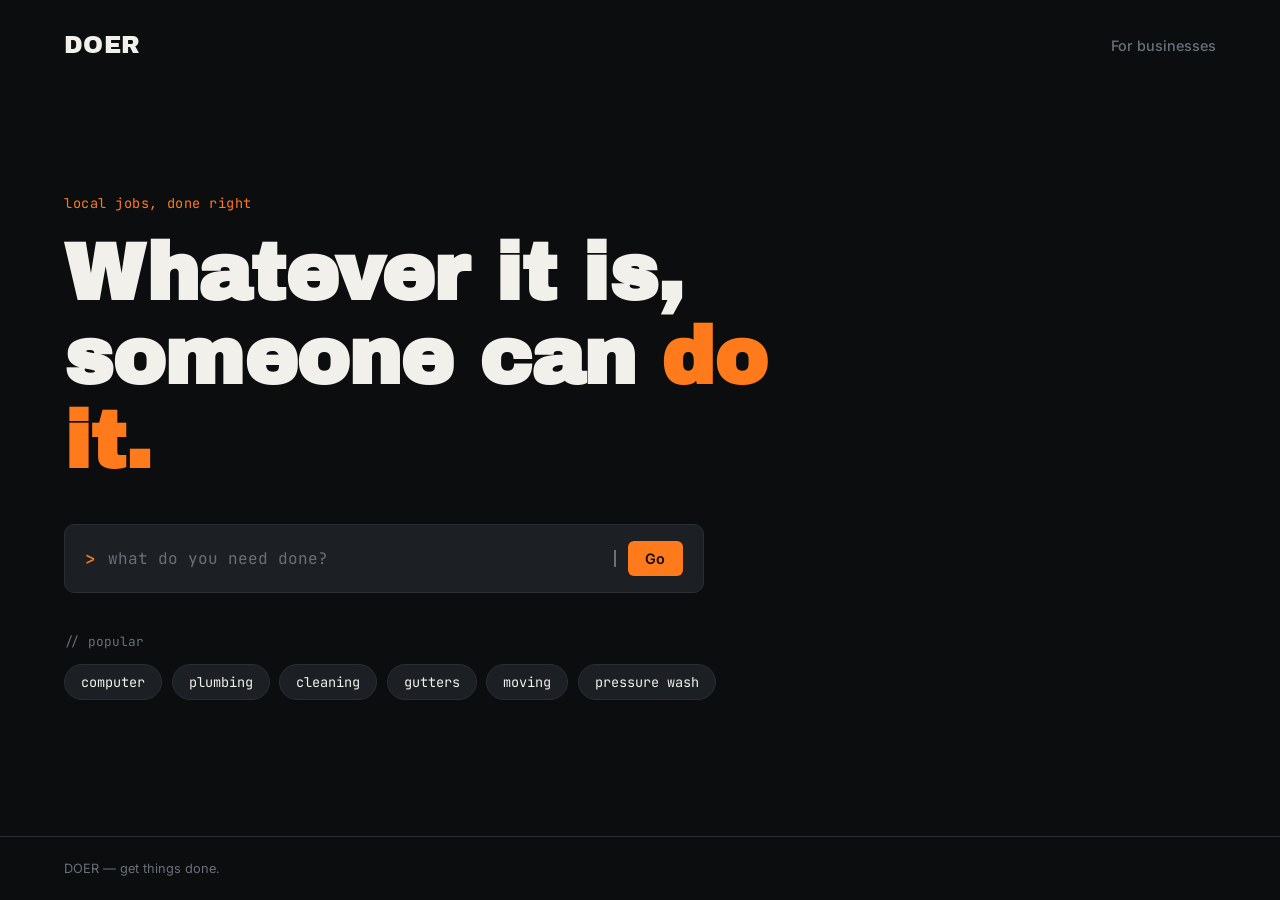
==== index.html @ 0cc47ebb "Update index.html" ====
<!DOCTYPE html>
<html lang="en">
<head>
<meta charset="UTF-8">
<meta name="viewport" content="width=device-width, initial-scale=1.0">
<title>DOER — Get it done.</title>
<link rel="stylesheet" href="style.css">
</head>
<body>

  <header class="topbar">
    <div class="wordmark">DOER</div>
    <nav class="topnav">
      <a href="#" class="nav-link">For businesses</a>
    </nav>
  </header>

  <main class="hero">
    <p class="eyebrow">local jobs, done right</p>
    <h1 class="headline">Whatever it is,<br>someone can <span class="accent">do it.</span></h1>

    <div class="prompt-shell">
      <span class="prompt-glyph">&gt;</span>
      <input
        id="searchInput"
        class="prompt-input"
        type="text"
        placeholder="what do you need done?"
        autocomplete="off"
        spellcheck="false"
      >
      <span class="cursor" aria-hidden="true"></span>
      <button class="prompt-go" id="searchGo" aria-label="Search">Go</button>
    </div>

    <div class="services">
      <p class="services-label">// popular</p>
      <div class="tag-row" id="tagRow">
        <button class="tag" data-service="computer-repair">computer</button>
        <button class="tag" data-service="plumbing">plumbing</button>
        <button class="tag" data-service="cleaning">cleaning</button>
        <button class="tag" data-service="gutters">gutters</button>
        <button class="tag" data-service="moving">moving</button>
        <button class="tag" data-service="pressure-washing">pressure wash</button>
      </div>
    </div>
  </main>

  <footer class="footer">
    <p>DOER — get things done.</p>
  </footer>

<script src="script.js"></script>
</body>
</html>
---- style.css ----
@import url('https://fonts.googleapis.com/css2?family=Archivo+Black&family=Inter:wght@400;500;600&family=JetBrains+Mono:wght@400;500&display=swap');

:root {
  --bg: #0B0D0F;
  --bg-card: #1C1F23;
  --text: #F2F0EA;
  --text-dim: #6B7078;
  --accent: #FF7A1A;
  --border: #2A2E33;
}

* {
  margin: 0;
  padding: 0;
  box-sizing: border-box;
}

html {
  scroll-behavior: smooth;
}

body {
  background: var(--bg);
  color: var(--text);
  font-family: 'Inter', system-ui, sans-serif;
  min-height: 100vh;
  display: flex;
  flex-direction: column;
}

/* ---------- topbar ---------- */

.topbar {
  display: flex;
  align-items: center;
  justify-content: space-between;
  padding: 2rem clamp(1.5rem, 5vw, 4rem);
}

.wordmark {
  font-family: 'Archivo Black', sans-serif;
  font-size: 1.5rem;
  letter-spacing: 0.02em;
}

.nav-link {
  color: var(--text-dim);
  text-decoration: none;
  font-size: 0.9rem;
  font-weight: 500;
  transition: color 0.15s ease;
}

.nav-link:hover,
.nav-link:focus-visible {
  color: var(--text);
}

/* ---------- hero ---------- */

.hero {
  flex: 1;
  display: flex;
  flex-direction: column;
  justify-content: center;
  padding: 2rem clamp(1.5rem, 5vw, 4rem) 4rem;
  max-width: 900px;
}

.eyebrow {
  font-family: 'JetBrains Mono', monospace;
  font-size: 0.85rem;
  color: var(--accent);
  letter-spacing: 0.04em;
  margin-bottom: 1.25rem;
}

.headline {
  font-family: 'Archivo Black', sans-serif;
  font-size: clamp(2.5rem, 7vw, 5rem);
  line-height: 1.05;
  letter-spacing: -0.01em;
  margin-bottom: 2.5rem;
}

.accent {
  color: var(--accent);
}

/* ---------- prompt / search ---------- */

.prompt-shell {
  display: flex;
  align-items: center;
  gap: 0.75rem;
  background: var(--bg-card);
  border: 1px solid var(--border);
  border-radius: 10px;
  padding: 1rem 1.25rem;
  max-width: 640px;
  transition: border-color 0.15s ease;
}

.prompt-shell:focus-within {
  border-color: var(--accent);
}

.prompt-glyph {
  font-family: 'JetBrains Mono', monospace;
  color: var(--accent);
  font-size: 1.1rem;
  font-weight: 500;
}

.prompt-input {
  flex: 1;
  background: transparent;
  border: none;
  outline: none;
  color: var(--text);
  font-family: 'JetBrains Mono', monospace;
  font-size: 1rem;
  min-width: 0;
}

.prompt-input::placeholder {
  color: var(--text-dim);
}

.cursor {
  width: 2px;
  height: 1.1rem;
  background: var(--text-dim);
  animation: blink 1.1s step-end infinite;
  flex-shrink: 0;
}

.prompt-input:focus ~ .cursor {
  display: none;
}

@keyframes blink {
  0%, 50% { opacity: 1; }
  50.01%, 100% { opacity: 0; }
}

.prompt-go {
  background: var(--accent);
  color: #0B0D0F;
  border: none;
  border-radius: 6px;
  padding: 0.55rem 1.1rem;
  font-family: 'Inter', sans-serif;
  font-weight: 600;
  font-size: 0.9rem;
  cursor: pointer;
  transition: opacity 0.15s ease;
  flex-shrink: 0;
}

.prompt-go:hover,
.prompt-go:focus-visible {
  opacity: 0.85;
}

/* ---------- services ---------- */

.services {
  margin-top: 2.5rem;
}

.services-label {
  font-family: 'JetBrains Mono', monospace;
  font-size: 0.8rem;
  color: var(--text-dim);
  margin-bottom: 0.9rem;
}

.tag-row {
  display: flex;
  flex-wrap: wrap;
  gap: 0.6rem;
}

.tag {
  font-family: 'JetBrains Mono', monospace;
  font-size: 0.85rem;
  color: var(--text);
  background: var(--bg-card);
  border: 1px solid var(--border);
  border-radius: 999px;
  padding: 0.5rem 1rem;
  cursor: pointer;
  transition: border-color 0.15s ease, color 0.15s ease;
}

.tag:hover,
.tag:focus-visible {
  border-color: var(--accent);
  color: var(--accent);
}

/* ---------- footer ---------- */

.footer {
  padding: 1.5rem clamp(1.5rem, 5vw, 4rem);
  color: var(--text-dim);
  font-size: 0.8rem;
  border-top: 1px solid var(--border);
}

/* ---------- reduced motion ---------- */

@media (prefers-reduced-motion: reduce) {
  .cursor {
    animation: none;
    opacity: 1;
  }
}

/* ---------- mobile ---------- */

@media (max-width: 480px) {
  .prompt-shell {
    flex-wrap: wrap;
  }
  .prompt-go {
    width: 100%;
    order: 3;
  }
}
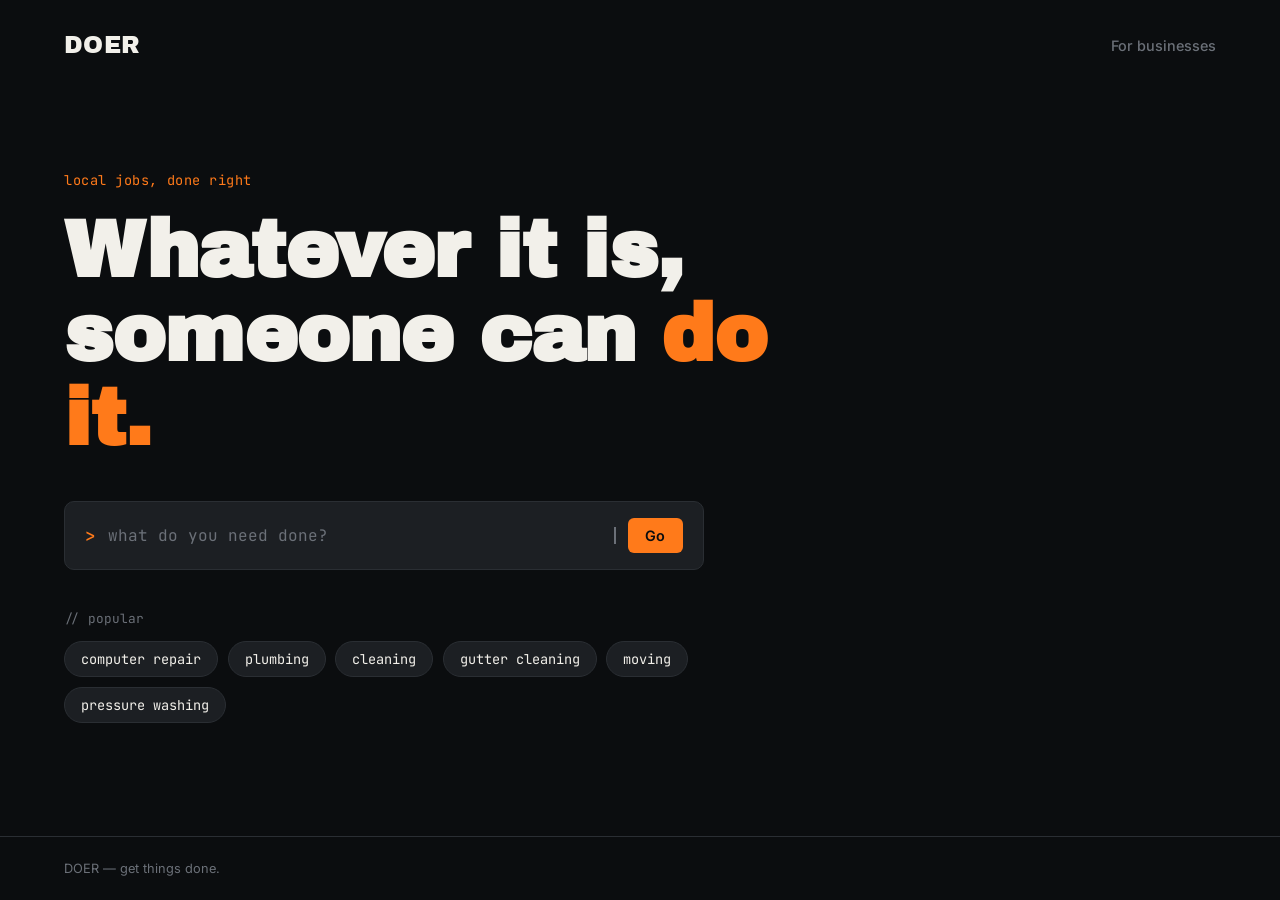
==== commit e33f5987: "Add files via upload" ====
--- a/index.html
+++ b/index.html
@@ -35,14 +35,9 @@
 
     <div class="services">
       <p class="services-label">// popular</p>
-      <div class="tag-row" id="tagRow">
-        <button class="tag" data-service="computer-repair">computer</button>
-        <button class="tag" data-service="plumbing">plumbing</button>
-        <button class="tag" data-service="cleaning">cleaning</button>
-        <button class="tag" data-service="gutters">gutters</button>
-        <button class="tag" data-service="moving">moving</button>
-        <button class="tag" data-service="pressure-washing">pressure wash</button>
-      </div>
+      <!-- Tags are rendered by script.js from the SERVICES list.
+           To add/edit/remove a category, edit SERVICES in script.js — not here. -->
+      <div class="tag-row" id="tagRow"></div>
     </div>
   </main>
 
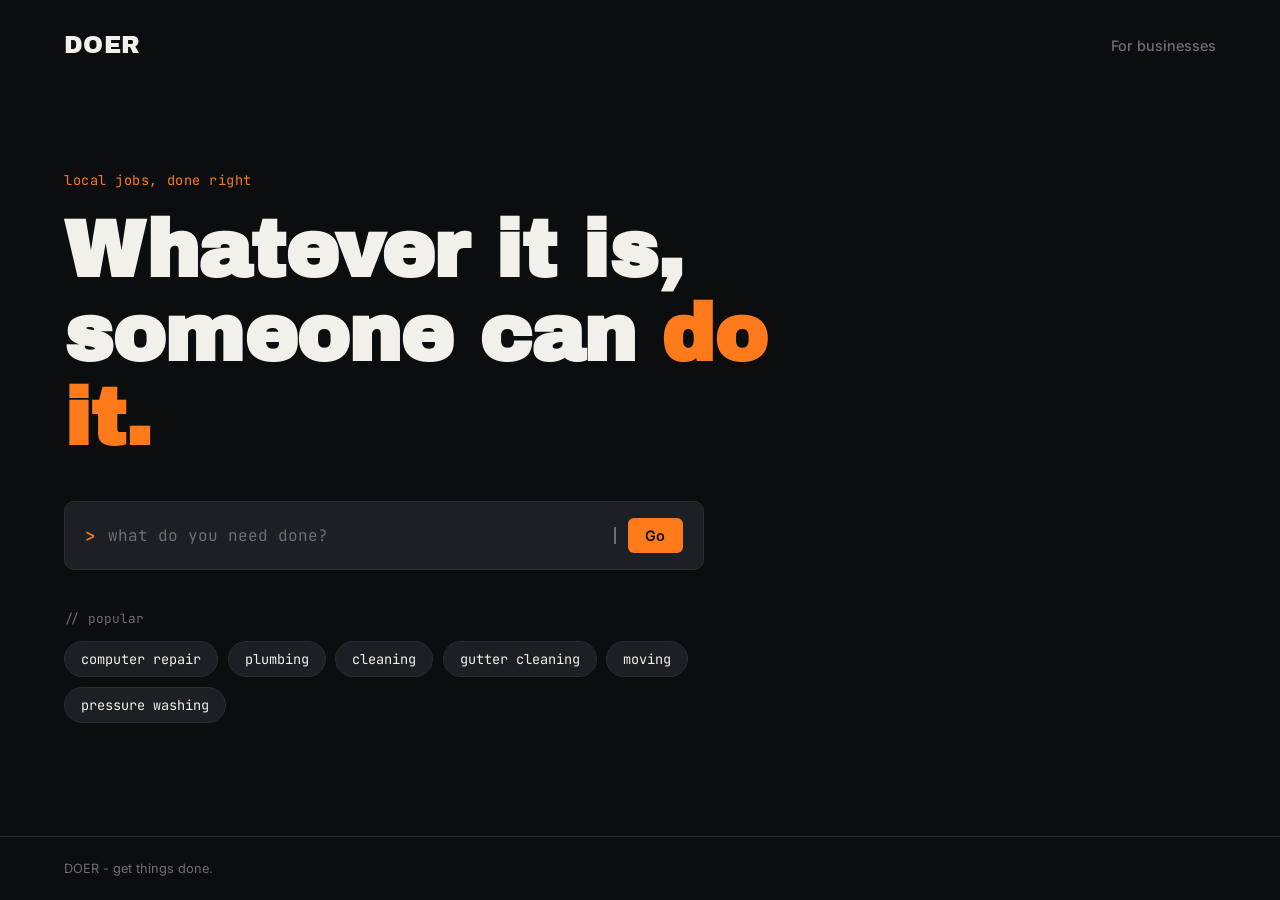
==== commit 33d15e3c: "Update index.html" ====
--- a/index.html
+++ b/index.html
@@ -3,7 +3,7 @@
 <head>
 <meta charset="UTF-8">
 <meta name="viewport" content="width=device-width, initial-scale=1.0">
-<title>DOER — Get it done.</title>
+<title>DOER - Get it done.</title>
 <link rel="stylesheet" href="style.css">
 </head>
 <body>
@@ -42,7 +42,7 @@
   </main>
 
   <footer class="footer">
-    <p>DOER — get things done.</p>
+    <p>DOER - get things done.</p>
   </footer>
 
 <script src="script.js"></script>
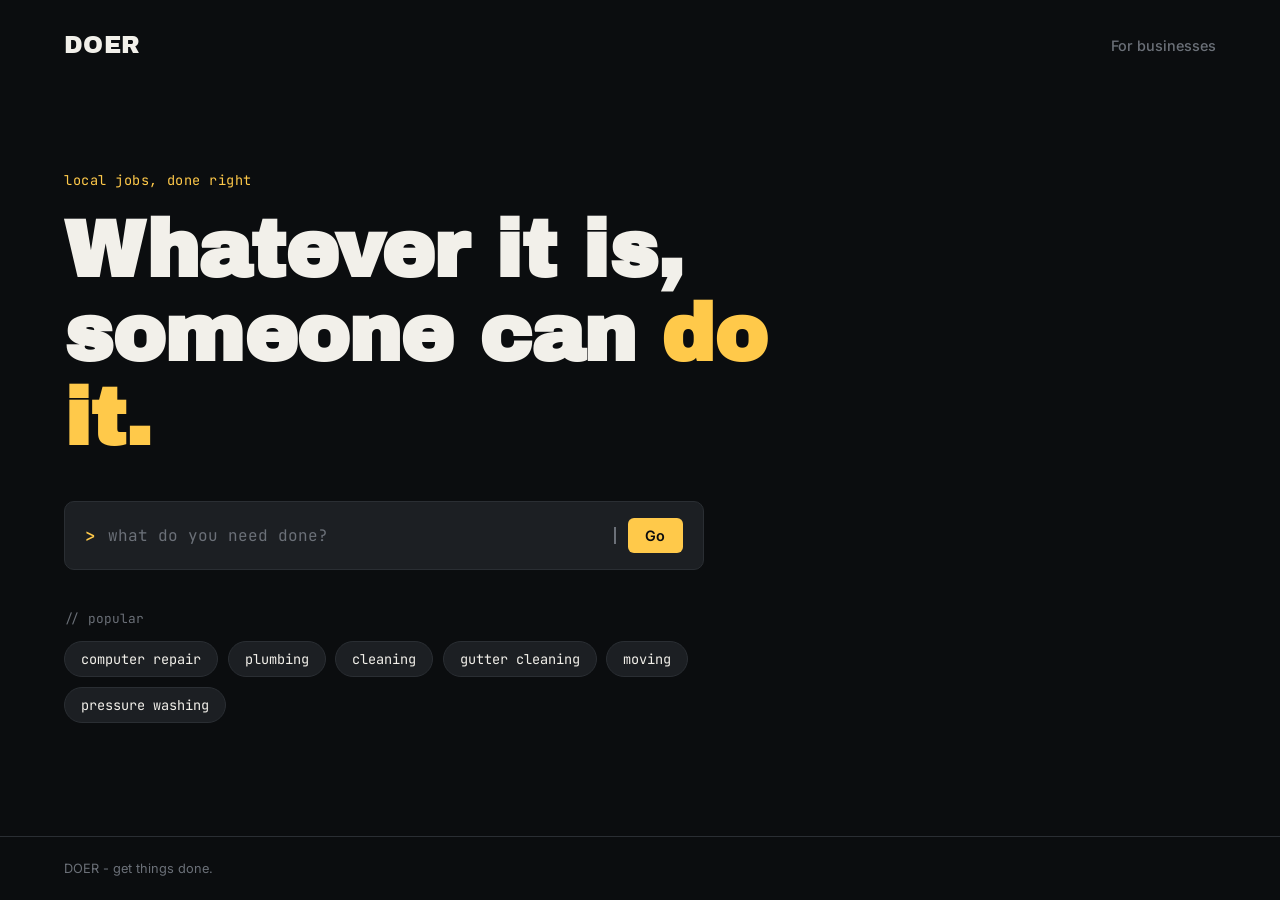
==== commit b0ac81e4: "Add files via upload" ====
--- a/index.html
+++ b/index.html
@@ -36,7 +36,7 @@
     <div class="services">
       <p class="services-label">// popular</p>
       <!-- Tags are rendered by script.js from the SERVICES list.
-           To add/edit/remove a category, edit SERVICES in script.js — not here. -->
+           To add/edit/remove a category, edit SERVICES in script.js - not here. -->
       <div class="tag-row" id="tagRow"></div>
     </div>
   </main>
--- a/style.css
+++ b/style.css
@@ -5,7 +5,8 @@
   --bg-card: #1C1F23;
   --text: #F2F0EA;
   --text-dim: #6B7078;
-  --accent: #FF7A1A;
+  --accent: #FFC94A;
+  --accent-soft: #E6C173;
   --border: #2A2E33;
 }
 
@@ -196,8 +197,8 @@
 
 .tag:hover,
 .tag:focus-visible {
-  border-color: var(--accent);
-  color: var(--accent);
+  border-color: var(--accent-soft);
+  color: var(--accent-soft);
 }
 
 /* ---------- footer ---------- */
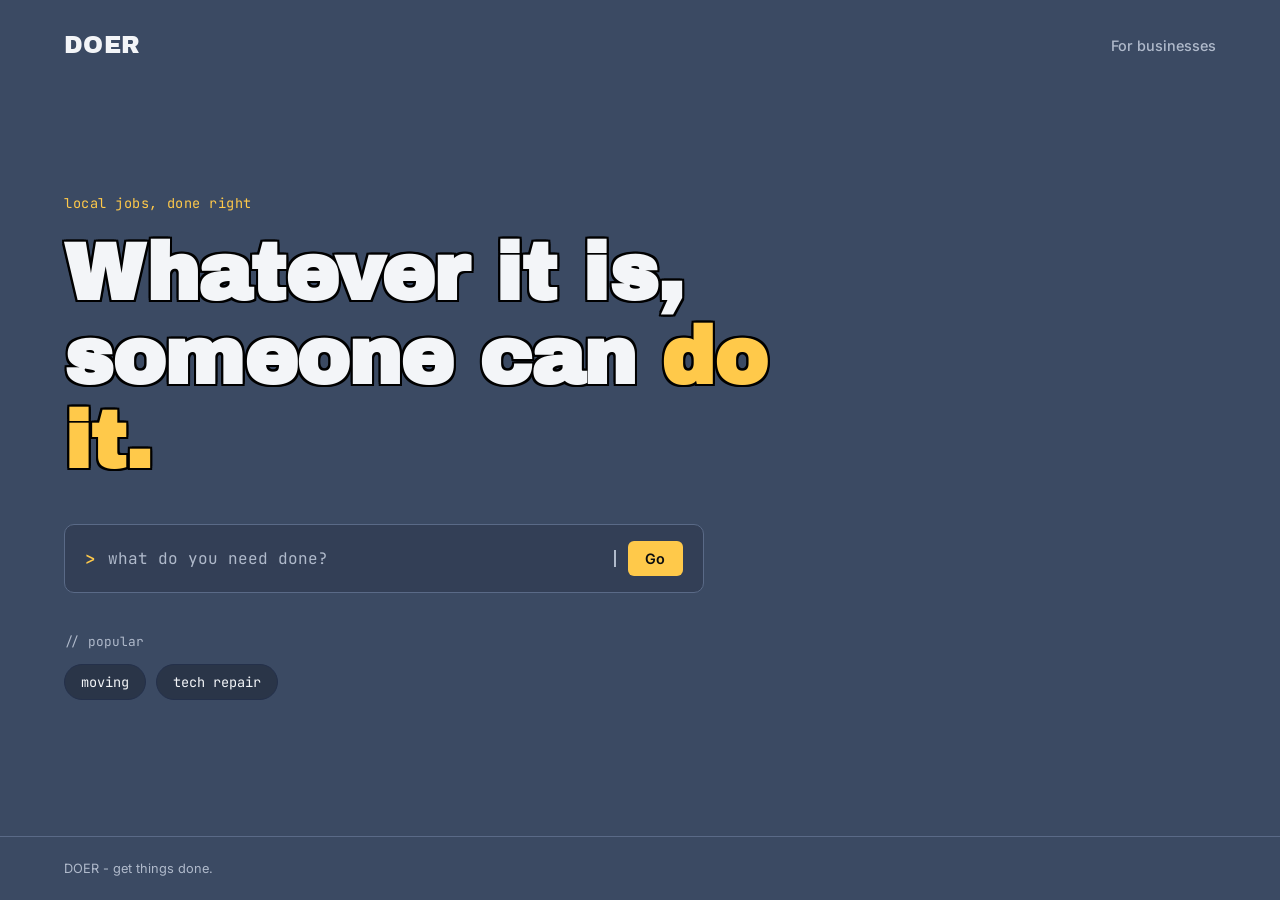
==== commit 6d5d2fbf: "Add files via upload" ====
--- a/index.html
+++ b/index.html
@@ -35,8 +35,9 @@
 
     <div class="services">
       <p class="services-label">// popular</p>
-      <!-- Tags are rendered by script.js from the SERVICES list.
-           To add/edit/remove a category, edit SERVICES in script.js - not here. -->
+      <!-- Tags are rendered by script.js from whatever categories
+           exist in providers.txt. Add/remove a category by
+           adding/removing listings in that file - not here. -->
       <div class="tag-row" id="tagRow"></div>
     </div>
   </main>
--- a/style.css
+++ b/style.css
@@ -1,13 +1,13 @@
 @import url('https://fonts.googleapis.com/css2?family=Archivo+Black&family=Inter:wght@400;500;600&family=JetBrains+Mono:wght@400;500&display=swap');
 
 :root {
-  --bg: #0B0D0F;
-  --bg-card: #1C1F23;
-  --text: #F2F0EA;
-  --text-dim: #6B7078;
+  --bg: #3B4A63;
+  --bg-card: #465577;
+  --text: #F3F5F8;
+  --text-dim: #B0BACB;
   --accent: #FFC94A;
   --accent-soft: #E6C173;
-  --border: #2A2E33;
+  --border: #5A6A87;
 }
 
 * {
@@ -82,10 +82,19 @@
   line-height: 1.05;
   letter-spacing: -0.01em;
   margin-bottom: 2.5rem;
+  -webkit-text-stroke: 3px #000000;
+  paint-order: stroke fill;
+  text-shadow:
+    -2px -2px 0 #000, 2px -2px 0 #000,
+    -2px 2px 0 #000, 2px 2px 0 #000,
+    -2px 0 0 #000, 2px 0 0 #000,
+    0 -2px 0 #000, 0 2px 0 #000;
 }
 
 .accent {
   color: var(--accent);
+  -webkit-text-stroke: 3px #000000;
+  paint-order: stroke fill;
 }
 
 /* ---------- prompt / search ---------- */
@@ -94,7 +103,7 @@
   display: flex;
   align-items: center;
   gap: 0.75rem;
-  background: var(--bg-card);
+  background: #333F56;
   border: 1px solid var(--border);
   border-radius: 10px;
   padding: 1rem 1.25rem;
@@ -187,16 +196,17 @@
   font-family: 'JetBrains Mono', monospace;
   font-size: 0.85rem;
   color: var(--text);
-  background: var(--bg-card);
-  border: 1px solid var(--border);
+  background: #2A3548;
+  border: 1px solid #24304A;
   border-radius: 999px;
   padding: 0.5rem 1rem;
   cursor: pointer;
-  transition: border-color 0.15s ease, color 0.15s ease;
+  transition: border-color 0.15s ease, color 0.15s ease, background 0.15s ease;
 }
 
 .tag:hover,
 .tag:focus-visible {
+  background: #34405A;
   border-color: var(--accent-soft);
   color: var(--accent-soft);
 }
@@ -230,3 +240,59 @@
     order: 3;
   }
 }
+
+/* ---------- provider cards ---------- */
+
+.card-grid {
+  display: grid;
+  grid-template-columns: repeat(auto-fill, minmax(240px, 1fr));
+  gap: 1rem;
+  margin-top: 1.5rem;
+}
+
+.provider-card {
+  background: var(--bg-card);
+  border: 1px solid var(--border);
+  border-radius: 10px;
+  overflow: hidden;
+  display: flex;
+  flex-direction: column;
+}
+
+.provider-photo {
+  width: 100%;
+  height: 160px;
+  object-fit: cover;
+  display: block;
+  background: var(--bg);
+}
+
+.provider-body {
+  padding: 1rem 1.1rem;
+}
+
+.provider-name {
+  font-family: 'Inter', sans-serif;
+  font-weight: 600;
+  font-size: 1rem;
+  margin-bottom: 0.35rem;
+}
+
+.provider-stars {
+  font-size: 0.85rem;
+  color: var(--accent);
+  margin-bottom: 0.35rem;
+}
+
+.provider-price {
+  font-family: 'JetBrains Mono', monospace;
+  font-size: 0.85rem;
+  color: var(--text-dim);
+  margin-bottom: 0.35rem;
+}
+
+.provider-other {
+  font-size: 0.8rem;
+  color: var(--text-dim);
+  font-style: italic;
+}
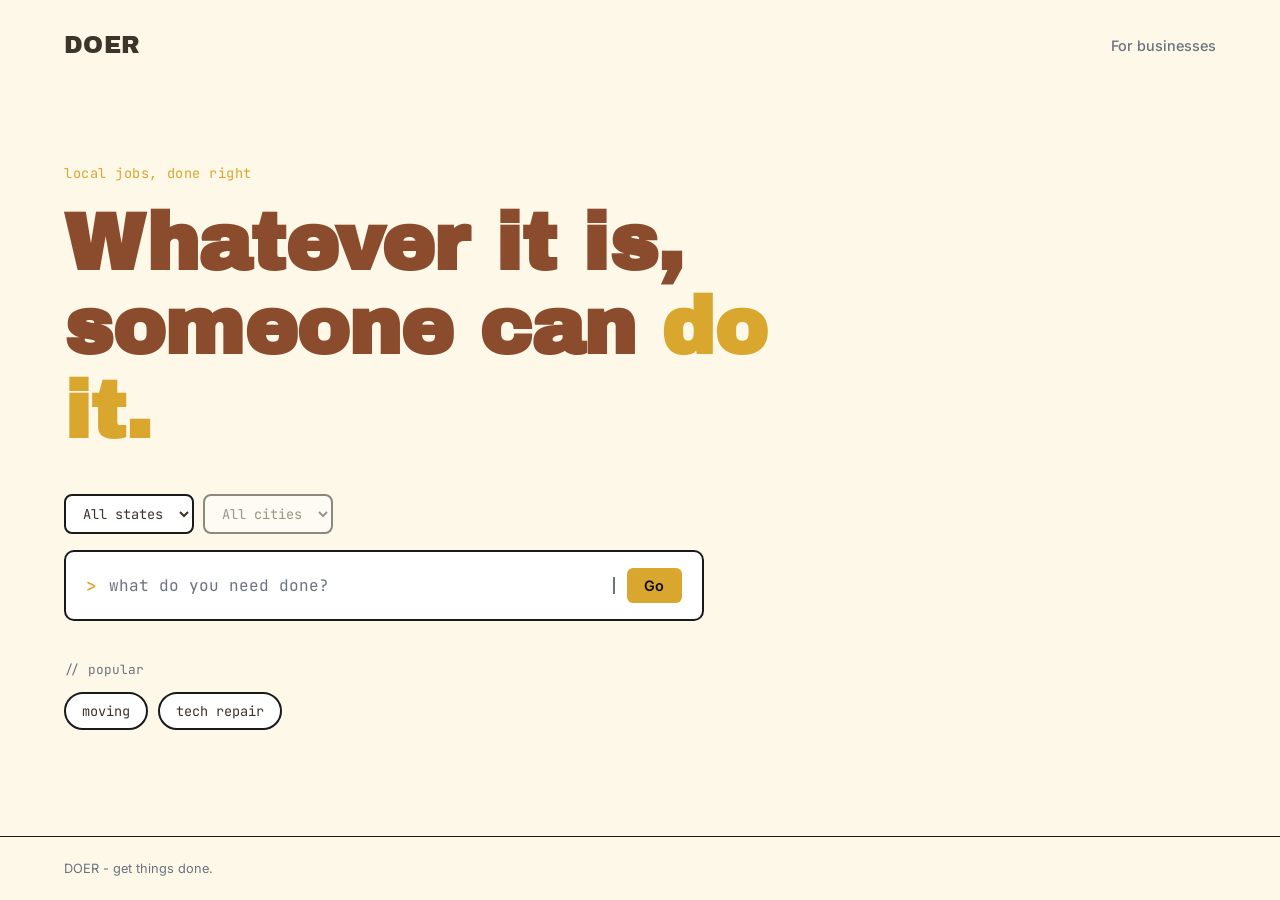
==== commit b091502e: "Add files via upload" ====
--- a/index.html
+++ b/index.html
@@ -18,6 +18,15 @@
   <main class="hero">
     <p class="eyebrow">local jobs, done right</p>
     <h1 class="headline">Whatever it is,<br>someone can <span class="accent">do it.</span></h1>
+
+    <div class="location-row">
+      <select id="stateSelect" class="location-select">
+        <option value="">All states</option>
+      </select>
+      <select id="citySelect" class="location-select" disabled>
+        <option value="">All cities</option>
+      </select>
+    </div>
 
     <div class="prompt-shell">
       <span class="prompt-glyph">&gt;</span>
--- a/style.css
+++ b/style.css
@@ -1,13 +1,14 @@
 @import url('https://fonts.googleapis.com/css2?family=Archivo+Black&family=Inter:wght@400;500;600&family=JetBrains+Mono:wght@400;500&display=swap');
 
 :root {
-  --bg: #3B4A63;
-  --bg-card: #465577;
-  --text: #F3F5F8;
-  --text-dim: #B0BACB;
-  --accent: #FFC94A;
+  --bg: #FEF8E9;
+  --bg-card: #FFFFFF;
+  --text: #3D342A;
+  --text-dim: #6B7280;
+  --accent: #D9A62E;
   --accent-soft: #E6C173;
-  --border: #5A6A87;
+  --border: #1A1A1A;
+  --headline: #8B4C2E;
 }
 
 * {
@@ -82,19 +83,36 @@
   line-height: 1.05;
   letter-spacing: -0.01em;
   margin-bottom: 2.5rem;
-  -webkit-text-stroke: 3px #000000;
-  paint-order: stroke fill;
-  text-shadow:
-    -2px -2px 0 #000, 2px -2px 0 #000,
-    -2px 2px 0 #000, 2px 2px 0 #000,
-    -2px 0 0 #000, 2px 0 0 #000,
-    0 -2px 0 #000, 0 2px 0 #000;
+  color: var(--headline);
 }
 
 .accent {
   color: var(--accent);
-  -webkit-text-stroke: 3px #000000;
-  paint-order: stroke fill;
+}
+
+/* ---------- location filters ---------- */
+
+.location-row {
+  display: flex;
+  gap: 0.6rem;
+  margin-bottom: 1rem;
+  flex-wrap: wrap;
+}
+
+.location-select {
+  font-family: 'JetBrains Mono', monospace;
+  font-size: 0.85rem;
+  color: var(--text);
+  background: var(--bg-card);
+  border: 2px solid var(--border);
+  border-radius: 8px;
+  padding: 0.5rem 0.8rem;
+  cursor: pointer;
+}
+
+.location-select:disabled {
+  opacity: 0.5;
+  cursor: not-allowed;
 }
 
 /* ---------- prompt / search ---------- */
@@ -103,8 +121,8 @@
   display: flex;
   align-items: center;
   gap: 0.75rem;
-  background: #333F56;
-  border: 1px solid var(--border);
+  background: var(--bg-card);
+  border: 2px solid var(--border);
   border-radius: 10px;
   padding: 1rem 1.25rem;
   max-width: 640px;
@@ -196,8 +214,8 @@
   font-family: 'JetBrains Mono', monospace;
   font-size: 0.85rem;
   color: var(--text);
-  background: #2A3548;
-  border: 1px solid #24304A;
+  background: var(--bg-card);
+  border: 2px solid var(--border);
   border-radius: 999px;
   padding: 0.5rem 1rem;
   cursor: pointer;
@@ -206,8 +224,7 @@
 
 .tag:hover,
 .tag:focus-visible {
-  background: #34405A;
-  border-color: var(--accent-soft);
+  border-color: var(--accent);
   color: var(--accent-soft);
 }
 
@@ -252,11 +269,21 @@
 
 .provider-card {
   background: var(--bg-card);
-  border: 1px solid var(--border);
+  border: 2px solid var(--border);
   border-radius: 10px;
   overflow: hidden;
   display: flex;
   flex-direction: column;
+  text-decoration: none;
+  color: inherit;
+  cursor: pointer;
+  transition: border-color 0.15s ease, transform 0.15s ease;
+}
+
+.provider-card:hover,
+.provider-card:focus-visible {
+  border-color: var(--accent-soft);
+  transform: translateY(-2px);
 }
 
 .provider-photo {
@@ -278,6 +305,13 @@
   margin-bottom: 0.35rem;
 }
 
+.provider-location {
+  font-family: 'JetBrains Mono', monospace;
+  font-size: 0.75rem;
+  color: var(--text-dim);
+  margin-bottom: 0.35rem;
+}
+
 .provider-stars {
   font-size: 0.85rem;
   color: var(--accent);
@@ -296,3 +330,78 @@
   color: var(--text-dim);
   font-style: italic;
 }
+
+/* ---------- request form ---------- */
+
+.request-subtitle {
+  color: var(--text-dim);
+  font-size: 0.95rem;
+  margin: 1rem 0 1.5rem;
+  max-width: 500px;
+}
+
+.provider-summary {
+  display: flex;
+  gap: 1rem;
+  align-items: center;
+  background: var(--bg-card);
+  border: 2px solid var(--border);
+  border-radius: 10px;
+  padding: 1rem;
+  max-width: 500px;
+  margin-bottom: 2rem;
+}
+
+.provider-summary .provider-photo {
+  width: 72px;
+  height: 72px;
+  border-radius: 8px;
+  object-fit: cover;
+  flex-shrink: 0;
+}
+
+.provider-summary .provider-body {
+  display: flex;
+  flex-direction: column;
+  gap: 0.25rem;
+}
+
+.request-form {
+  display: flex;
+  flex-direction: column;
+  max-width: 500px;
+  gap: 0.4rem;
+}
+
+.form-label {
+  font-family: 'JetBrains Mono', monospace;
+  font-size: 0.8rem;
+  color: var(--text-dim);
+  margin-top: 1rem;
+}
+
+.form-input {
+  background: var(--bg-card);
+  border: 2px solid var(--border);
+  border-radius: 8px;
+  padding: 0.7rem 0.9rem;
+  color: var(--text);
+  font-family: 'Inter', sans-serif;
+  font-size: 0.95rem;
+  outline: none;
+  transition: border-color 0.15s ease;
+  resize: vertical;
+}
+
+.form-input:focus {
+  border-color: var(--accent);
+}
+
+.request-success {
+  max-width: 500px;
+  background: var(--bg-card);
+  border: 1px solid var(--accent-soft);
+  border-radius: 10px;
+  padding: 1.25rem 1.5rem;
+  color: var(--text);
+}
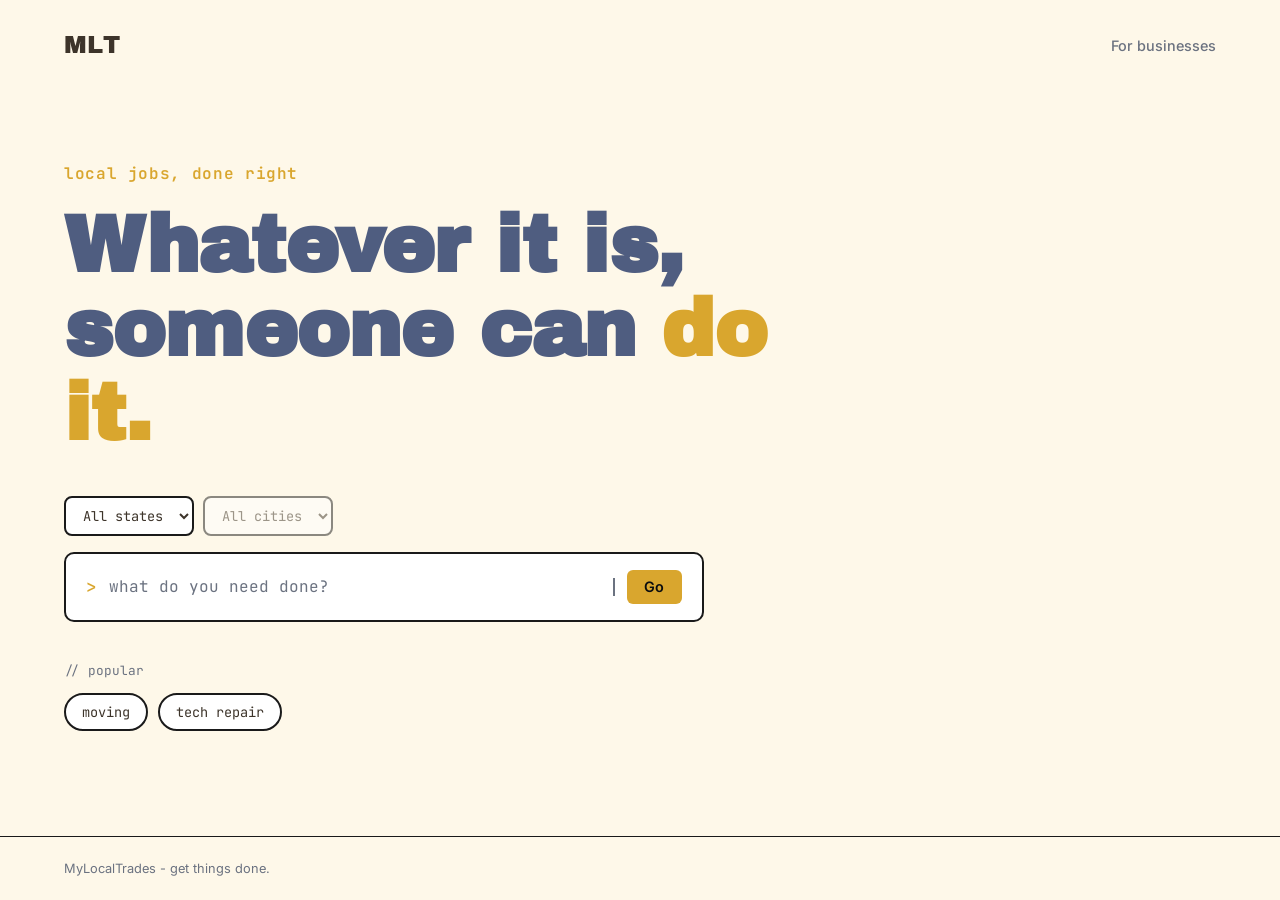
==== commit b46fa182: "rebrand" ====
--- a/index.html
+++ b/index.html
@@ -3,13 +3,13 @@
 <head>
 <meta charset="UTF-8">
 <meta name="viewport" content="width=device-width, initial-scale=1.0">
-<title>DOER - Get it done.</title>
+<title>MyLocalTrades - Get it done.</title>
 <link rel="stylesheet" href="style.css">
 </head>
 <body>
 
   <header class="topbar">
-    <div class="wordmark">DOER</div>
+    <div class="wordmark">MLT</div>
     <nav class="topnav">
       <a href="#" class="nav-link">For businesses</a>
     </nav>
@@ -52,7 +52,7 @@
   </main>
 
   <footer class="footer">
-    <p>DOER - get things done.</p>
+    <p>MyLocalTrades - get things done.</p>
   </footer>
 
 <script src="script.js"></script>
--- a/style.css
+++ b/style.css
@@ -8,7 +8,7 @@
   --accent: #D9A62E;
   --accent-soft: #E6C173;
   --border: #1A1A1A;
-  --headline: #8B4C2E;
+  --headline: #4F5D80;
 }
 
 * {
@@ -71,7 +71,8 @@
 
 .eyebrow {
   font-family: 'JetBrains Mono', monospace;
-  font-size: 0.85rem;
+  font-size: 1rem;
+  font-weight: 600;
   color: var(--accent);
   letter-spacing: 0.04em;
   margin-bottom: 1.25rem;
@@ -366,6 +367,18 @@
   gap: 0.25rem;
 }
 
+.switch-row {
+  display: flex;
+  flex-direction: column;
+  gap: 0.4rem;
+  max-width: 500px;
+  margin-bottom: 2rem;
+}
+
+.switch-row .location-select {
+  width: 100%;
+}
+
 .request-form {
   display: flex;
   flex-direction: column;
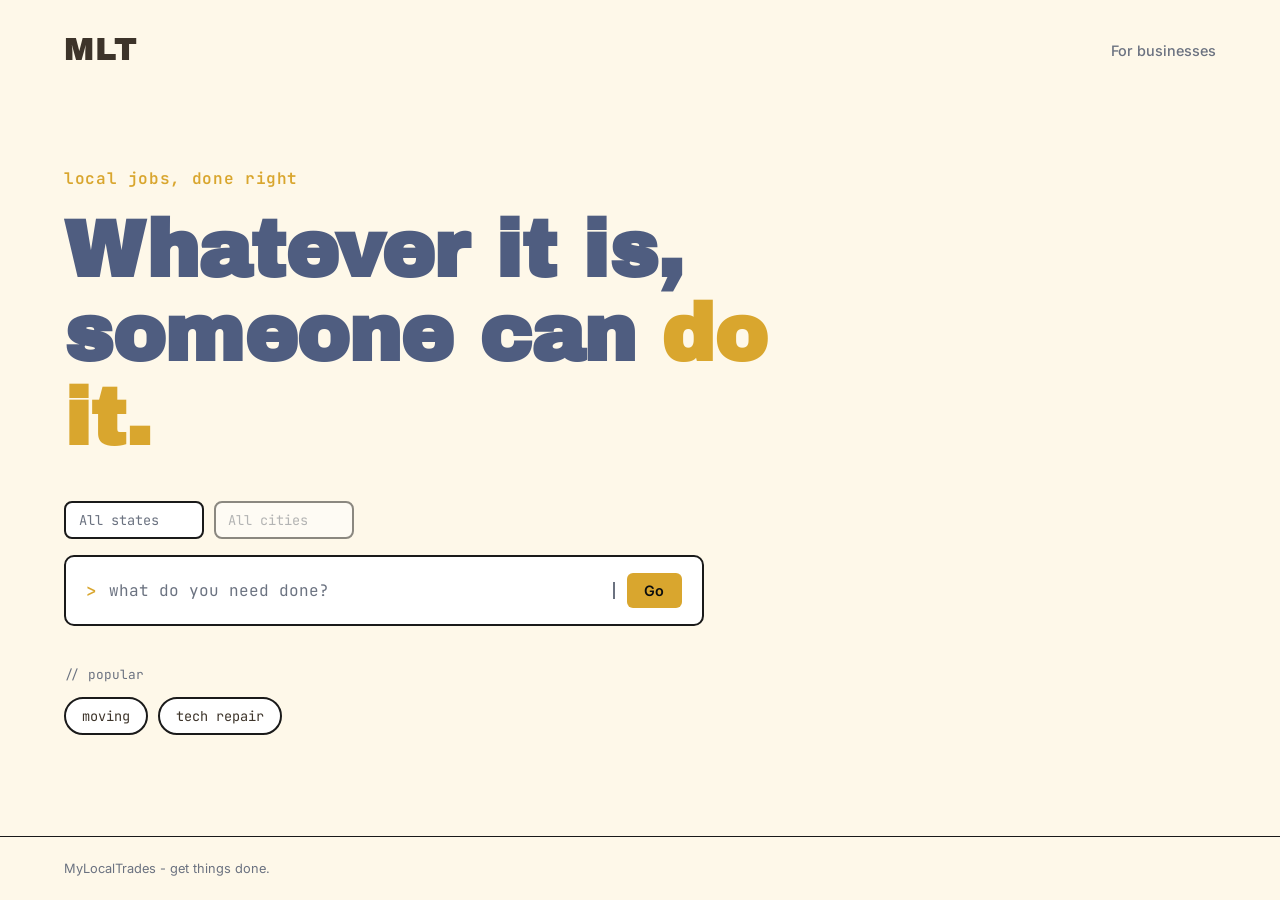
==== commit 6e089af0: "upd" ====
--- a/index.html
+++ b/index.html
@@ -20,12 +20,29 @@
     <h1 class="headline">Whatever it is,<br>someone can <span class="accent">do it.</span></h1>
 
     <div class="location-row">
-      <select id="stateSelect" class="location-select">
-        <option value="">All states</option>
-      </select>
-      <select id="citySelect" class="location-select" disabled>
-        <option value="">All cities</option>
-      </select>
+      <div class="location-field">
+        <input
+          id="stateSelect"
+          class="location-select"
+          type="text"
+          list="stateOptions"
+          placeholder="All states"
+          autocomplete="off"
+        >
+        <datalist id="stateOptions"></datalist>
+      </div>
+      <div class="location-field">
+        <input
+          id="citySelect"
+          class="location-select"
+          type="text"
+          list="cityOptions"
+          placeholder="All cities"
+          autocomplete="off"
+          disabled
+        >
+        <datalist id="cityOptions"></datalist>
+      </div>
     </div>
 
     <div class="prompt-shell">
--- a/style.css
+++ b/style.css
@@ -41,7 +41,7 @@
 
 .wordmark {
   font-family: 'Archivo Black', sans-serif;
-  font-size: 1.5rem;
+  font-size: 2rem;
   letter-spacing: 0.02em;
 }
 
@@ -100,6 +100,10 @@
   flex-wrap: wrap;
 }
 
+.location-field {
+  position: relative;
+}
+
 .location-select {
   font-family: 'JetBrains Mono', monospace;
   font-size: 0.85rem;
@@ -108,7 +112,18 @@
   border: 2px solid var(--border);
   border-radius: 8px;
   padding: 0.5rem 0.8rem;
-  cursor: pointer;
+  cursor: text;
+  outline: none;
+  width: 140px;
+  transition: border-color 0.15s ease;
+}
+
+.location-select:focus {
+  border-color: var(--accent);
+}
+
+.location-select::placeholder {
+  color: var(--text-dim);
 }
 
 .location-select:disabled {
